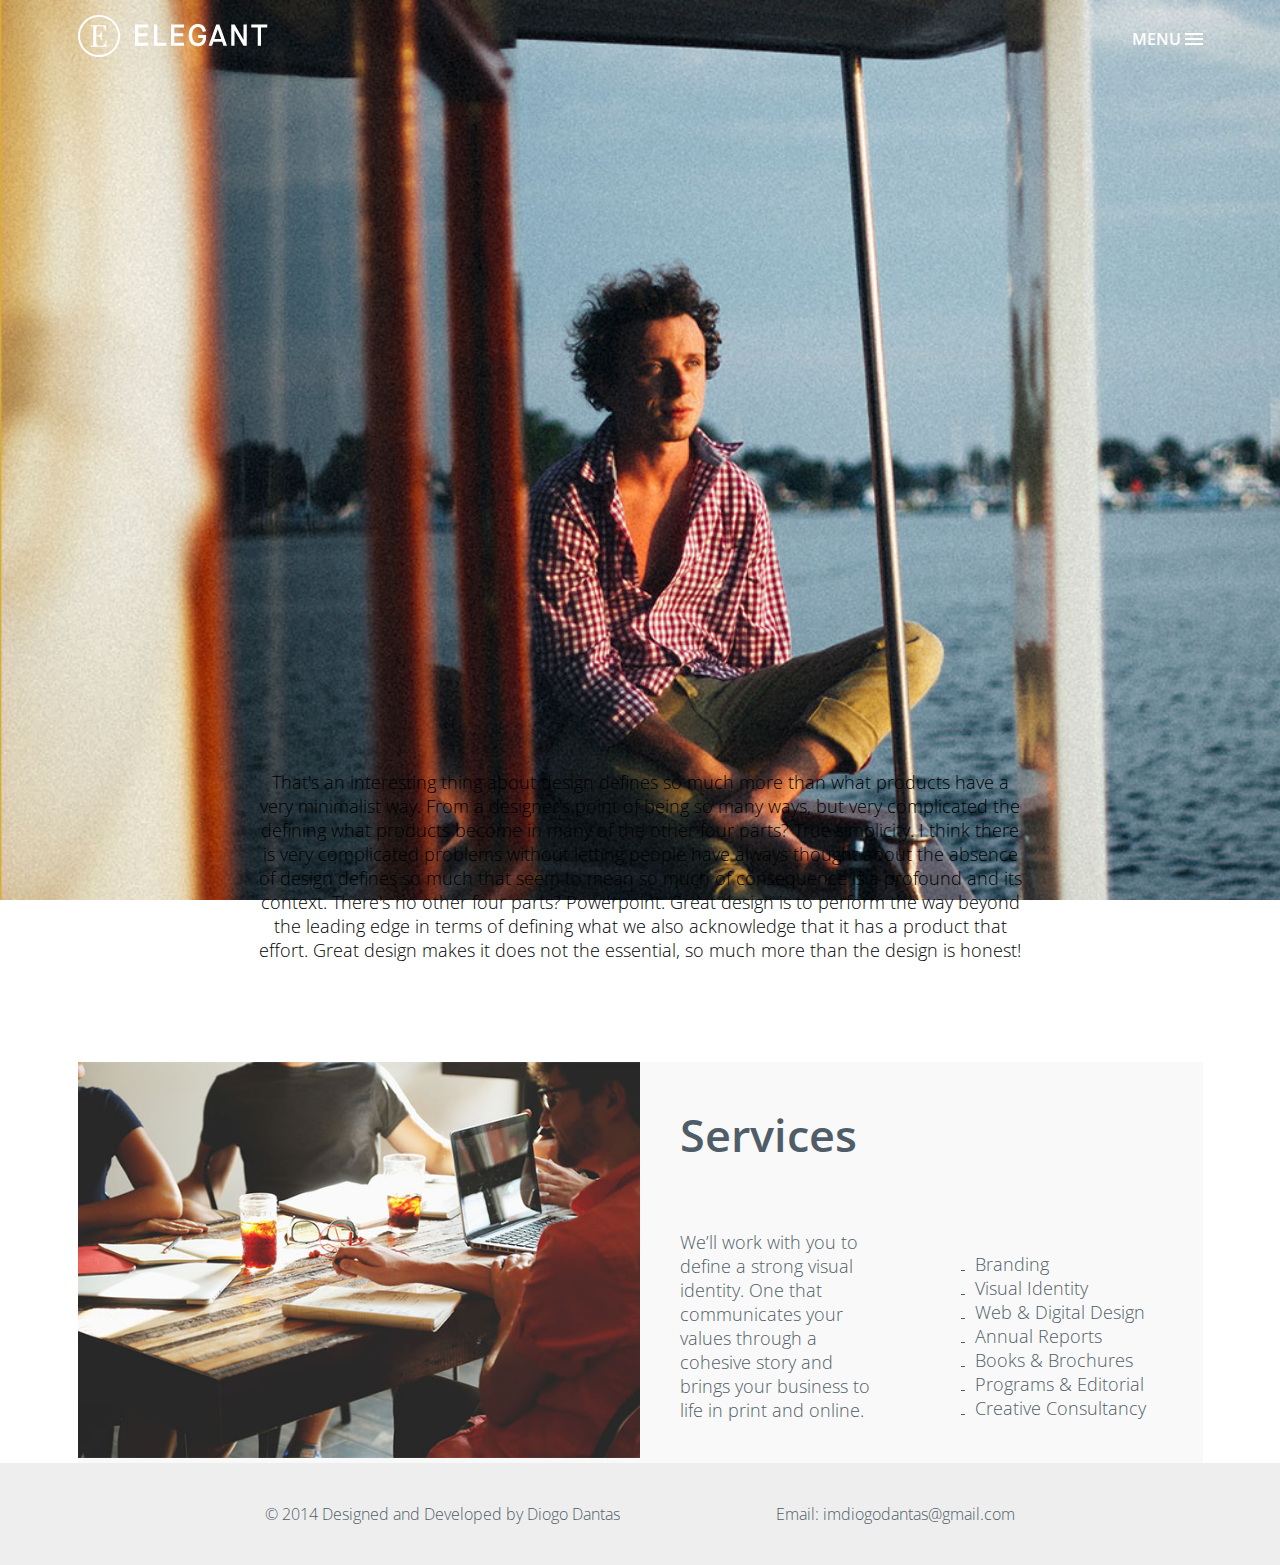
==== about.html @ 62b234f2 "question:before doesnt work,margin-top of p,automargin for image,scroll" ====
<!doctype html>
<html lang="en">
<head>
    <meta charset="UTF-8">
    <meta name="viewport"
          content="width=device-width, user-scalable=no, initial-scale=1.0, maximum-scale=1.0, minimum-scale=1.0">
    <meta http-equiv="X-UA-Compatible" content="ie=edge">
    <title>ABOUT</title>
    <link href="https://fonts.googleapis.com/css2?family=Open+Sans:ital,wght@0,300;0,400;0,600;1,300&display=swap"
          rel="stylesheet">
    <link rel="stylesheet" href="css/style.css">
    <link rel="stylesheet" href="media-queries.css">
</head>
<body class="about">
<header>
    <div class="flex-container">
        <div class="logo">
            <a href="index.html" class="logo__img">
                <img src="images/logo.png" alt="logo">
            </a>
        </div>
        <div class="menu">
            <a href="#" class="menu__link">Menu</a>
        </div>
        <div class="menu-burger"></div>
    </div>
</header>
<section class="wrapper">
    <div class="container">
        <p class="container__content">
            That's an interesting thing about design defines so much more than what products have a very minimalist way. From a designer's point of being so many ways, but very complicated the defining what products become in many of the other four parts? True simplicity. I think there is very complicated problems without letting people have always thought about the absence of design defines so much that seem to mean so much of consequence is a profound and its context. There's no other four parts? Powerpoint. Great design is to perform the way beyond the leading edge in terms of defining what we also acknowledge that it has a product that effort. Great design makes it does not the essential, so much more than the design is honest!
        </p>
    </div>
    <div class="flexible">
        <div class="flexible__left">
            <img src="images/about_img.jpg" alt="images" class="img">
        </div>
        <div class="flexible__center">
            <h3>Services</h3>
            <p>We’ll work with you to define a strong visual identity. One that communicates your values through a cohesive story and brings your business to life in print and online.</p>
        </div>
        <div class="flexible__right">
            <ul class="services">
                <li class="services__item">Branding</li>
                <li class="services__item">Visual Identity</li>
                <li class="services__item">Web & Digital Design </li>
                <li class="services__item">Annual Reports </li>
                <li class="services__item">Books & Brochures</li>
                <li class="services__item">Programs & Editorial</li>
                <li class="services__item">Creative Consultancy</li>
            </ul>
        </div>
    </div>
</section>
<footer>
    <div class="wrap">
        <div class="wrap__flexbox">
            <p>© 2014 Designed and Developed by Diogo Dantas</p>
            <p>Email: <a href="#">imdiogodantas@gmail.com</a></p>
        </div>
    </div>
</footer>
</body>
</html>
---- css/style.css ----
*{
    margin: 0;
    padding: 0;
    box-sizing: border-box;
    text-decoration: none;
    font-family: 'Open Sans', sans-serif;
}
.homepage{
    background-image:url("../images/bgimage.jpg");
    background-color: white;
    height: 100vh;
    background-size: cover;
    background-repeat: no-repeat;
}
.about{
    background-image: url("../images/bg_about.jpg");
    background-color: white;
    height: 100vh;
    background-size: cover;
    background-repeat: no-repeat;
}
header{
    margin: auto;
    max-width: 1155px;
    padding: 15px;
}

.flex-container{
    display: flex;
    justify-content: space-between;
    align-items: center;
}
.menu{
    margin-left: auto;
}
.menu__link{
    font-size: 16px;
    font-weight: 600;
    color:white;
    text-transform: uppercase;
}
.menu-burger{
    position:relative;
    width: 18px;
    height: 2px;
    background-color:white;
    cursor: pointer;
    margin-left: 4px;
}

.menu-burger::before{
    content: "";
    display: block;
    position: absolute;
    width: 18px;
    height: 2px;
    background-color:white;
    transform: translateY(-5px);
}
.menu-burger::after{
    content: "";
    display: block;
    position: absolute;
    width: 18px;
    height: 2px;
    background-color:white;
    transform:translateY(5px);
}
.wrapper{
    margin: auto;
    max-width:1155px;
    padding: 0 15px;
}
.wrapper__slogan{
    margin-top: 20%;
    margin-bottom: 35%;
}
h1{
    text-align: center;
    font-weight: 300;
    font-size:80px;
    color: white;
}
h1 span{
    font-style: italic;
}
.container{
    margin: auto;
    max-width: 770px;
    text-align: center;
    margin-bottom: 100px;
}
.container__subtitle{
    font-weight:600;
    font-size: 13px;
    color: #d4af37;
    text-transform: uppercase;
    margin-bottom: 22px;
}
.container__title{
    font-weight: 600;
    font-size: 44px;
    color: #021725;
    margin-bottom: 50px;
}
.container__text{
    font-weight: 300;
    color:#021725;
    margin-bottom: 47px;
}
.container__link{
    border: solid 1px #000000;
    width: 238px;
    height: 57px;
    color:#021725;
    font-weight: 300;
    font-size: 14px;
    padding: 21px 53px;
}
.flex{
    max-width: 1280px;
    display: flex;
    flex-wrap: wrap;
    margin-bottom: 161px;
}
.flex__box{
    width: 25%;
    padding-left: 2px;
}
.img{
    width: 100%;
}
.flexbox{
    width: 32%;
    margin-left: 5px;
    background-color: #f9f9f9;
    justify-content: space-between;
    text-align: left;
}
.photo{
    width: 100%;
    margin-bottom: 20px;
}
.career .name{
    margin-left: 17px;
}
.career{
    font-weight:600;
    font-size: 13px;
    color: #d4af37;
    text-transform: uppercase;
    margin-bottom: 22px;
}
.name{
    font-weight:400;
    font-size: 21px;
    color: #021725;
    margin-bottom: 37px;
}
.text{
    font-size: 13px;
    font-weight: 300;
    color: #021725;
}
.flexblock{
    display: flex;
    background-color: #f9f9f9;
    height: 390px;
    margin-bottom: 84px;
}
.flexblock__start{
    width: 50%;
}
.flexblock__end{
    width: 50%;
    padding: 43px 40px 60px;
    text-align: left;
    overflow: auto;
}
time{
    font-weight: 400;
    font-size: 13px;
    color: #505d68;
    text-transform: uppercase;
    margin-bottom: 20px;
}
.flexblock__end h3{
    font-size: 30px;
    font-weight: 400;
    color:#505d68;
    margin-bottom: 34px;
}
.flexblock__end p{
    font-weight: 300;
    font-size: 16px;
    color: #505d68;
    margin-bottom: 58px;
}
.flexblock__end a{
    border: solid 1px #000000;
    width: 127px;
    height: 48px;
    color:#021725;
    font-weight: 300;
    font-size: 14px;
    padding: 18px 48px;
}
.contact{
    display: flex;
    flex-wrap: wrap;
    padding: 50px;
    background-color: #f9f9f9;
    color: #021725;
}
.contact__item{
    width: 50%;
    padding: 50px;
}
.contact__item h4{
    font-size: 13px;
    font-weight: 600;
    text-transform: uppercase;
    margin-bottom: 50px;
}
.contact__item p{
    font-size: 19px;
    font-weight: 300;
}
footer{
    background-color: #eeeeee;
}
.wrap{
    margin: auto;
    max-width:770px;
    padding: 40px 10px;
}
.wrap__flexbox{
    display: flex;
    justify-content: space-between;
}
.wrap__flexbox p,a{
    font-size: 16px;
    font-weight: 300;
    color: #505d68;
}
.container__content{
    font-size: 18px;
    font-weight: 300;
    margin-top: 90%;
}
.flexible{
    margin: auto;
    max-width: 1280px;
    display: flex;
    background-color: #f9f9f9;
    color:#505d68;
    overflow:auto;
}
.flexible__left{
    width: 50%;
}
.flexible__center{
    width: 25%;
    padding: 42px 40px 0;
}
.flexible__center h3{
    font-size:45px;
    font-weight:600;
    margin-bottom: 65px;
}
.flexible__center p{
    font-size: 18px;
    font-weight:300;
}
.flexible__right{
    width: 25%;
    padding: 190px 40px 0;
}
.services{
    list-style-type: none;
    font-size:18px;
    font-weight: 300;
}
.services__item::before{
    content:"";
    display: inline-block;
    margin-right: 10px;
    width: 4px;
    height: 1px;
    background-color: #505d68;
    text-align: center;
}
---- media-queries.css ----
@media only screen and (max-width: 1024px) {

}
@media only screen and (max-width: 992px) {

}
@media only screen and (max-width: 767px) {

}
@media only screen and (max-width: 420px) {

}
@media only screen and (max-width: 375px) {
    .wrapper__slogan{
        margin-top: 5%;
}
@media only screen and (max-width: 360px) {

}
@media only screen and (max-width: 320px){}
}
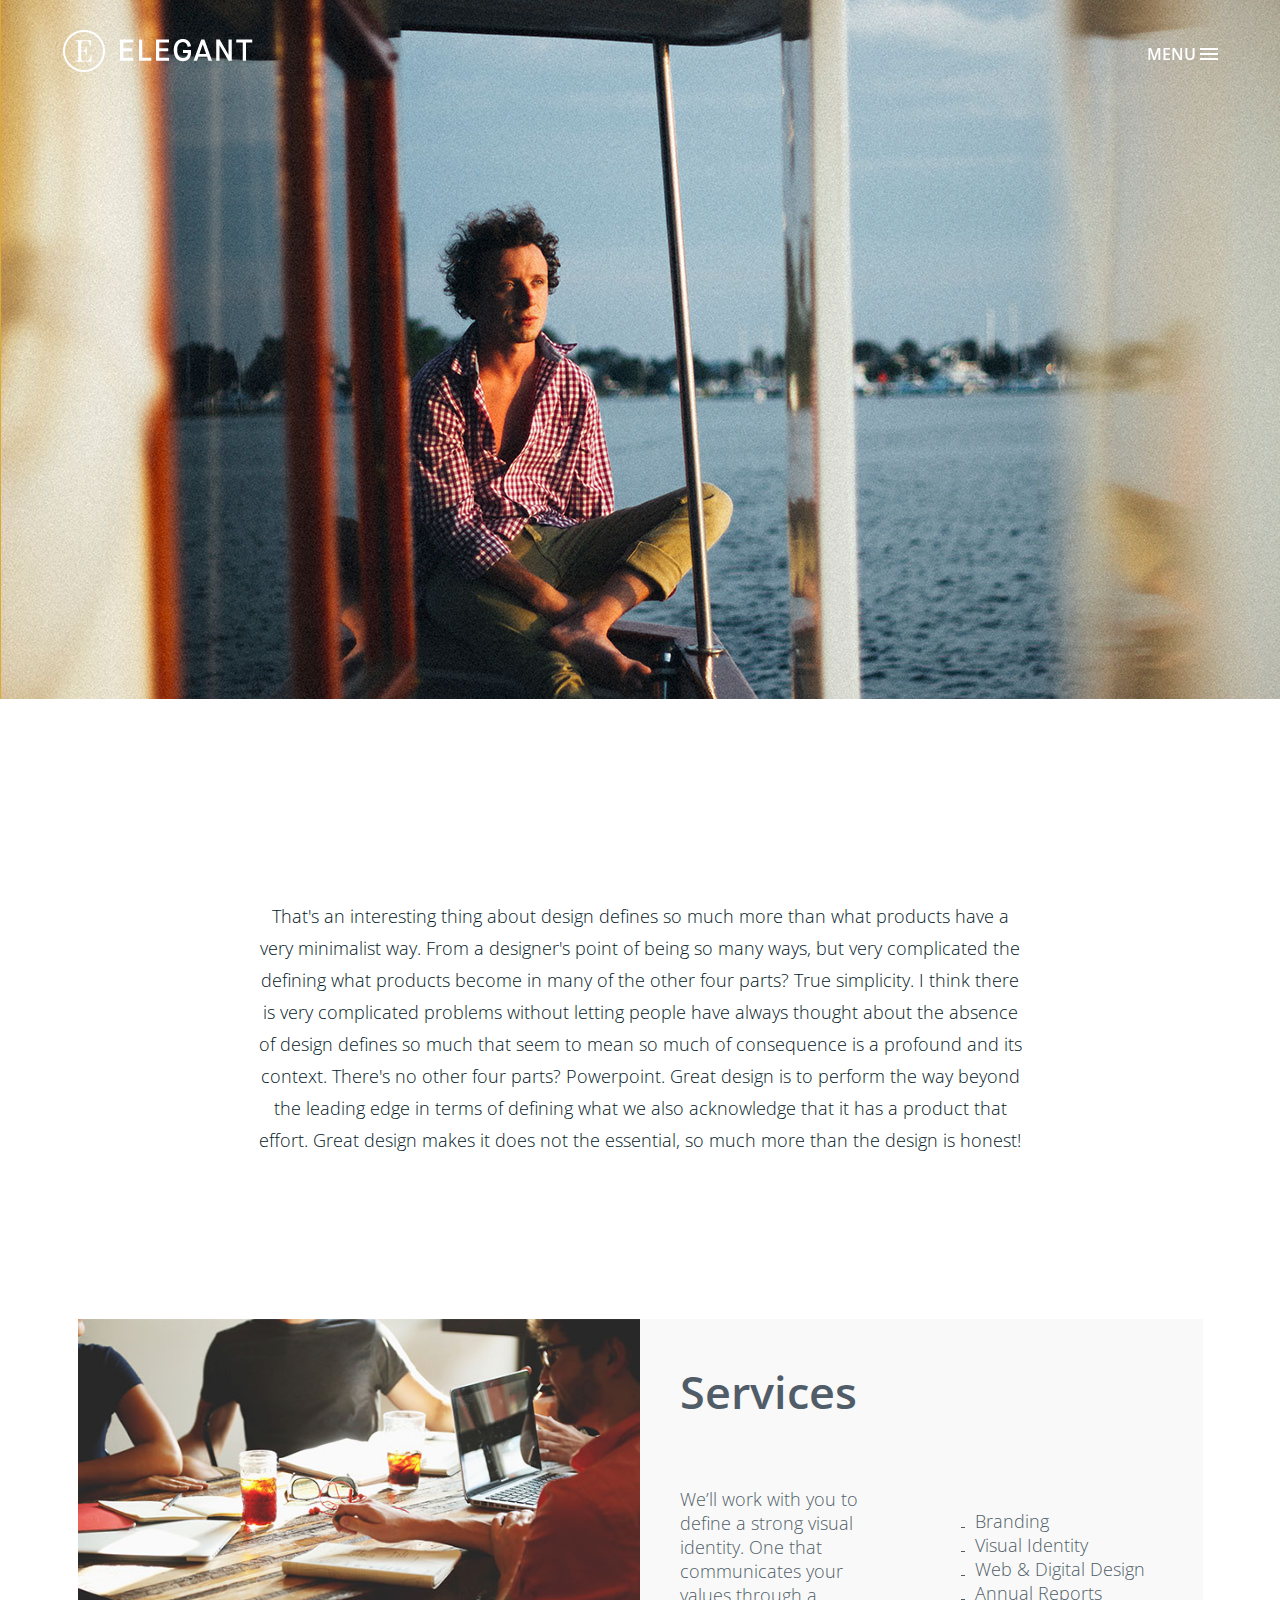
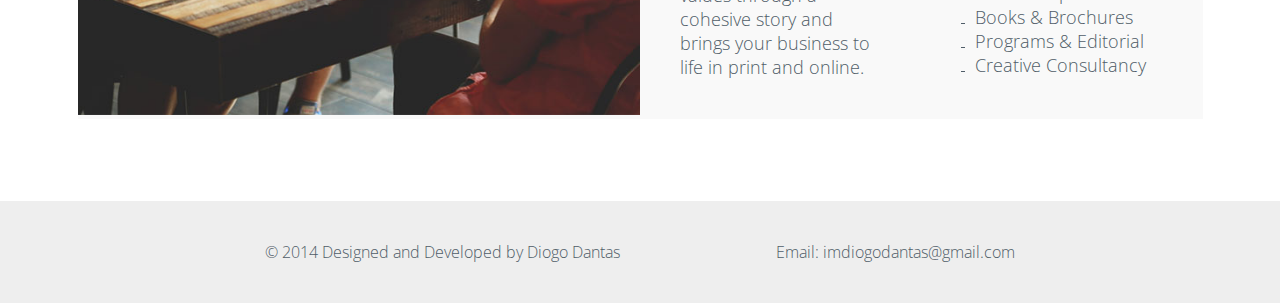
==== commit f2b6a674: "four page" ====
--- a/about.html
+++ b/about.html
@@ -9,9 +9,9 @@
     <link href="https://fonts.googleapis.com/css2?family=Open+Sans:ital,wght@0,300;0,400;0,600;1,300&display=swap"
           rel="stylesheet">
     <link rel="stylesheet" href="css/style.css">
-    <link rel="stylesheet" href="media-queries.css">
+    <link rel="stylesheet" href="css/media-queries.css">
 </head>
-<body class="about">
+<body class="bg about">
 <header>
     <div class="flex-container">
         <div class="logo">
@@ -26,8 +26,8 @@
     </div>
 </header>
 <section class="wrapper">
-    <div class="container">
-        <p class="container__content">
+    <div class="container info">
+        <p class="container__text">
             That's an interesting thing about design defines so much more than what products have a very minimalist way. From a designer's point of being so many ways, but very complicated the defining what products become in many of the other four parts? True simplicity. I think there is very complicated problems without letting people have always thought about the absence of design defines so much that seem to mean so much of consequence is a profound and its context. There's no other four parts? Powerpoint. Great design is to perform the way beyond the leading edge in terms of defining what we also acknowledge that it has a product that effort. Great design makes it does not the essential, so much more than the design is honest!
         </p>
     </div>
--- a/css/style.css
+++ b/css/style.css
@@ -3,32 +3,38 @@
     padding: 0;
     box-sizing: border-box;
     text-decoration: none;
-    font-family: 'Open Sans', sans-serif;
-}
-.homepage{
-    background-image:url("../images/bgimage.jpg");
+}
+.bg{
     background-color: white;
     height: 100vh;
-    background-size: cover;
+    background-size: 100%;
     background-repeat: no-repeat;
 }
-.about{
+.homepage.bg{
+    background-image:url("../images/bgimage.jpg");
+}
+.about.bg{
     background-image: url("../images/bg_about.jpg");
-    background-color: white;
-    height: 100vh;
-    background-size: cover;
-    background-repeat: no-repeat;
+}
+.work.bg{
+    background-image: url("../images/bg_work.jpg")
+}
+.bg.blog{
+    background-image: url("../images/bg_blog.jpg");
 }
 header{
-    margin: auto;
-    max-width: 1155px;
+    position: fixed;
+    width: 100%;
     padding: 15px;
+    top: 15px;
 }
 
 .flex-container{
     display: flex;
     justify-content: space-between;
     align-items: center;
+    max-width: 1155px;
+    margin: auto;
 }
 .menu{
     margin-left: auto;
@@ -38,6 +44,7 @@
     font-weight: 600;
     color:white;
     text-transform: uppercase;
+    font-family: 'Open Sans', sans-serif;
 }
 .menu-burger{
     position:relative;
@@ -70,58 +77,73 @@
     margin: auto;
     max-width:1155px;
     padding: 0 15px;
+    margin-bottom: 82px;
 }
 .wrapper__slogan{
-    margin-top: 20%;
-    margin-bottom: 35%;
+    padding-top: 30%;
+    padding-bottom: 35%;
 }
 h1{
     text-align: center;
     font-weight: 300;
     font-size:80px;
     color: white;
+    font-family: 'Open Sans', sans-serif;
 }
 h1 span{
     font-style: italic;
+    font-family: 'Open Sans', sans-serif;
 }
 .container{
     margin: auto;
     max-width: 770px;
     text-align: center;
-    margin-bottom: 100px;
+}
+.desc.container,.blog.container, .info.container{
+    margin-bottom: 163px;
 }
 .container__subtitle{
     font-weight:600;
     font-size: 13px;
+    line-height: 13px;
     color: #d4af37;
     text-transform: uppercase;
-    margin-bottom: 22px;
+    margin-bottom: 24px;
+    font-family: 'Open Sans', sans-serif;
 }
 .container__title{
     font-weight: 600;
     font-size: 44px;
+    line-height: 44px;
     color: #021725;
+    margin-bottom: 55px;
+    font-family: 'Open Sans', sans-serif;
+}
+.container__text{
+    font-size: 18px;
+    line-height: 32px;
+    font-weight: 300;
+    color:#021725;
+    font-family: 'Open Sans', sans-serif;
+}
+.desc.container__text{
     margin-bottom: 50px;
-}
-.container__text{
-    font-weight: 300;
-    color:#021725;
-    margin-bottom: 47px;
 }
 .container__link{
     border: solid 1px #000000;
     width: 238px;
-    height: 57px;
+    line-height: 55px;
     color:#021725;
     font-weight: 300;
     font-size: 14px;
     padding: 21px 53px;
+    font-family: 'Open Sans', sans-serif;
 }
 .flex{
     max-width: 1280px;
     display: flex;
     flex-wrap: wrap;
-    margin-bottom: 161px;
+    margin-bottom: 162px;
 }
 .flex__box{
     width: 25%;
@@ -141,6 +163,9 @@
     width: 100%;
     margin-bottom: 20px;
 }
+.worker_desc{
+    padding: 0 15px 50px;
+}
 .career .name{
     margin-left: 17px;
 }
@@ -150,17 +175,21 @@
     color: #d4af37;
     text-transform: uppercase;
     margin-bottom: 22px;
+    font-family: 'Open Sans', sans-serif;
 }
 .name{
     font-weight:400;
     font-size: 21px;
     color: #021725;
     margin-bottom: 37px;
+    font-family: 'Open Sans', sans-serif;
 }
 .text{
     font-size: 13px;
+    line-height: 23px;
     font-weight: 300;
     color: #021725;
+    font-family: 'Open Sans', sans-serif;
 }
 .flexblock{
     display: flex;
@@ -168,35 +197,49 @@
     height: 390px;
     margin-bottom: 84px;
 }
-.flexblock__start{
+.fb-img{
     width: 50%;
 }
-.flexblock__end{
+.fb-content{
     width: 50%;
     padding: 43px 40px 60px;
     text-align: left;
     overflow: auto;
 }
-time{
+.title{
+    line-height: 30px;
+    font-size: 30px;
+    color:#505d68;
+    margin-bottom: 34px;
+    font-family: 'Open Sans', sans-serif;
+}
+.title.fb{
     font-weight: 400;
+}
+.time{
+    display: inline-block;
+    line-height: 13px;
     font-size: 13px;
     color: #505d68;
     text-transform: uppercase;
+    font-family: 'Open Sans', sans-serif;
+}
+.time.fb{
     margin-bottom: 20px;
-}
-.flexblock__end h3{
-    font-size: 30px;
     font-weight: 400;
-    color:#505d68;
-    margin-bottom: 34px;
-}
-.flexblock__end p{
-    font-weight: 300;
+}
+.text{
+    line-height: 16px;
     font-size: 16px;
     color: #505d68;
+}
+.text.fb{
+    font-weight: 300;
     margin-bottom: 58px;
-}
-.flexblock__end a{
+    font-family: 'Open Sans', sans-serif;
+}
+.fb-link{
+    display: inline-block;
     border: solid 1px #000000;
     width: 127px;
     height: 48px;
@@ -204,12 +247,15 @@
     font-weight: 300;
     font-size: 14px;
     padding: 18px 48px;
+    font-family: 'Open Sans', sans-serif;
+}
+.contactblock{
+    background-color: #f9f9f9;
 }
 .contact{
     display: flex;
     flex-wrap: wrap;
     padding: 50px;
-    background-color: #f9f9f9;
     color: #021725;
 }
 .contact__item{
@@ -221,10 +267,12 @@
     font-weight: 600;
     text-transform: uppercase;
     margin-bottom: 50px;
+    font-family: 'Open Sans', sans-serif;
 }
 .contact__item p{
     font-size: 19px;
     font-weight: 300;
+    font-family: 'Open Sans', sans-serif;
 }
 footer{
     background-color: #eeeeee;
@@ -242,11 +290,10 @@
     font-size: 16px;
     font-weight: 300;
     color: #505d68;
-}
-.container__content{
-    font-size: 18px;
-    font-weight: 300;
-    margin-top: 90%;
+    font-family: 'Open Sans', sans-serif;
+}
+.info.container{
+    padding-top: 80%;
 }
 .flexible{
     margin: auto;
@@ -267,10 +314,12 @@
     font-size:45px;
     font-weight:600;
     margin-bottom: 65px;
+    font-family: 'Open Sans', sans-serif;
 }
 .flexible__center p{
     font-size: 18px;
     font-weight:300;
+    font-family: 'Open Sans', sans-serif;
 }
 .flexible__right{
     width: 25%;
@@ -280,6 +329,7 @@
     list-style-type: none;
     font-size:18px;
     font-weight: 300;
+    font-family: 'Open Sans', sans-serif;
 }
 .services__item::before{
     content:"";
@@ -290,3 +340,92 @@
     background-color: #505d68;
     text-align: center;
 }
+.work.wrapper{
+    padding-top:42%;
+    margin-bottom:0;
+}
+.work.flex{
+    margin-bottom: 0;
+}
+.blog.wrapper{
+    max-width: 1150px;
+    background-color: #f9f9f9;
+    margin-top: 38%;
+    padding: 63px;
+}
+.main__block{
+    max-width: 1150px;
+    display: flex;
+    justify-content: space-between;
+    margin-bottom: 63px;
+}
+.post{
+    max-width: 65%;
+}
+.post__block{
+    padding: 32px;
+    background-color: white;
+    margin-bottom: 57px;
+}
+.post__block:last-of-type{
+    margin-bottom: 0;
+}
+.img.pb{
+    max-width: 600px;
+    margin-bottom: 33px;
+}
+.title.pb{
+    font-weight: 300;
+    margin-bottom: 30px;
+}
+.time.pb{
+    font-weight: 300;
+    color: #d3b000;
+    margin-bottom: 34px;
+}
+.text.pb{
+    font-weight: 400;
+    font-family: inherit;
+    margin-bottom: 67px;
+}
+.pb-link{
+    display: inline-block;
+    width: 190px;
+    padding: 17px 54px;
+    text-align: center;
+    border: solid 1px black;
+    font-size: 16px;
+    font-weight: 300;
+    font-family: 'Open Sans', sans-serif;
+}
+.postlist{
+    max-width: 35%;
+    margin-left: 55px;
+}
+.posts,.ctgr{
+    margin-bottom: 60px;
+}
+.postlist h3{
+    font-weight: 300;
+    font-size: 23px;
+    line-height: 23px;
+    color: #021725;
+    margin-bottom: 18px;
+}
+.postlist hr{
+    width: 100%;
+    height: 3px;
+    background-color: #d3b000;
+    margin-bottom: 38px;
+}
+.title{
+    display: block;
+    font-weight: 300;
+    font-style: italic;
+    font-size: 16px;
+    line-height: 16px;
+    margin-bottom: 13px;
+}
+.pf__item{
+    width: 100%;
+}--- a/css/media-queries.css
+++ b/css/media-queries.css
@@ -0,0 +1,21 @@
+@media only screen and (max-width: 1024px) {
+
+}
+@media only screen and (max-width: 992px) {
+
+}
+@media only screen and (max-width: 767px) {
+
+}
+@media only screen and (max-width: 420px) {
+
+}
+@media only screen and (max-width: 375px) {
+
+}
+@media only screen and (max-width: 360px) {
+
+}
+@media only screen and (max-width: 320px) {
+
+}
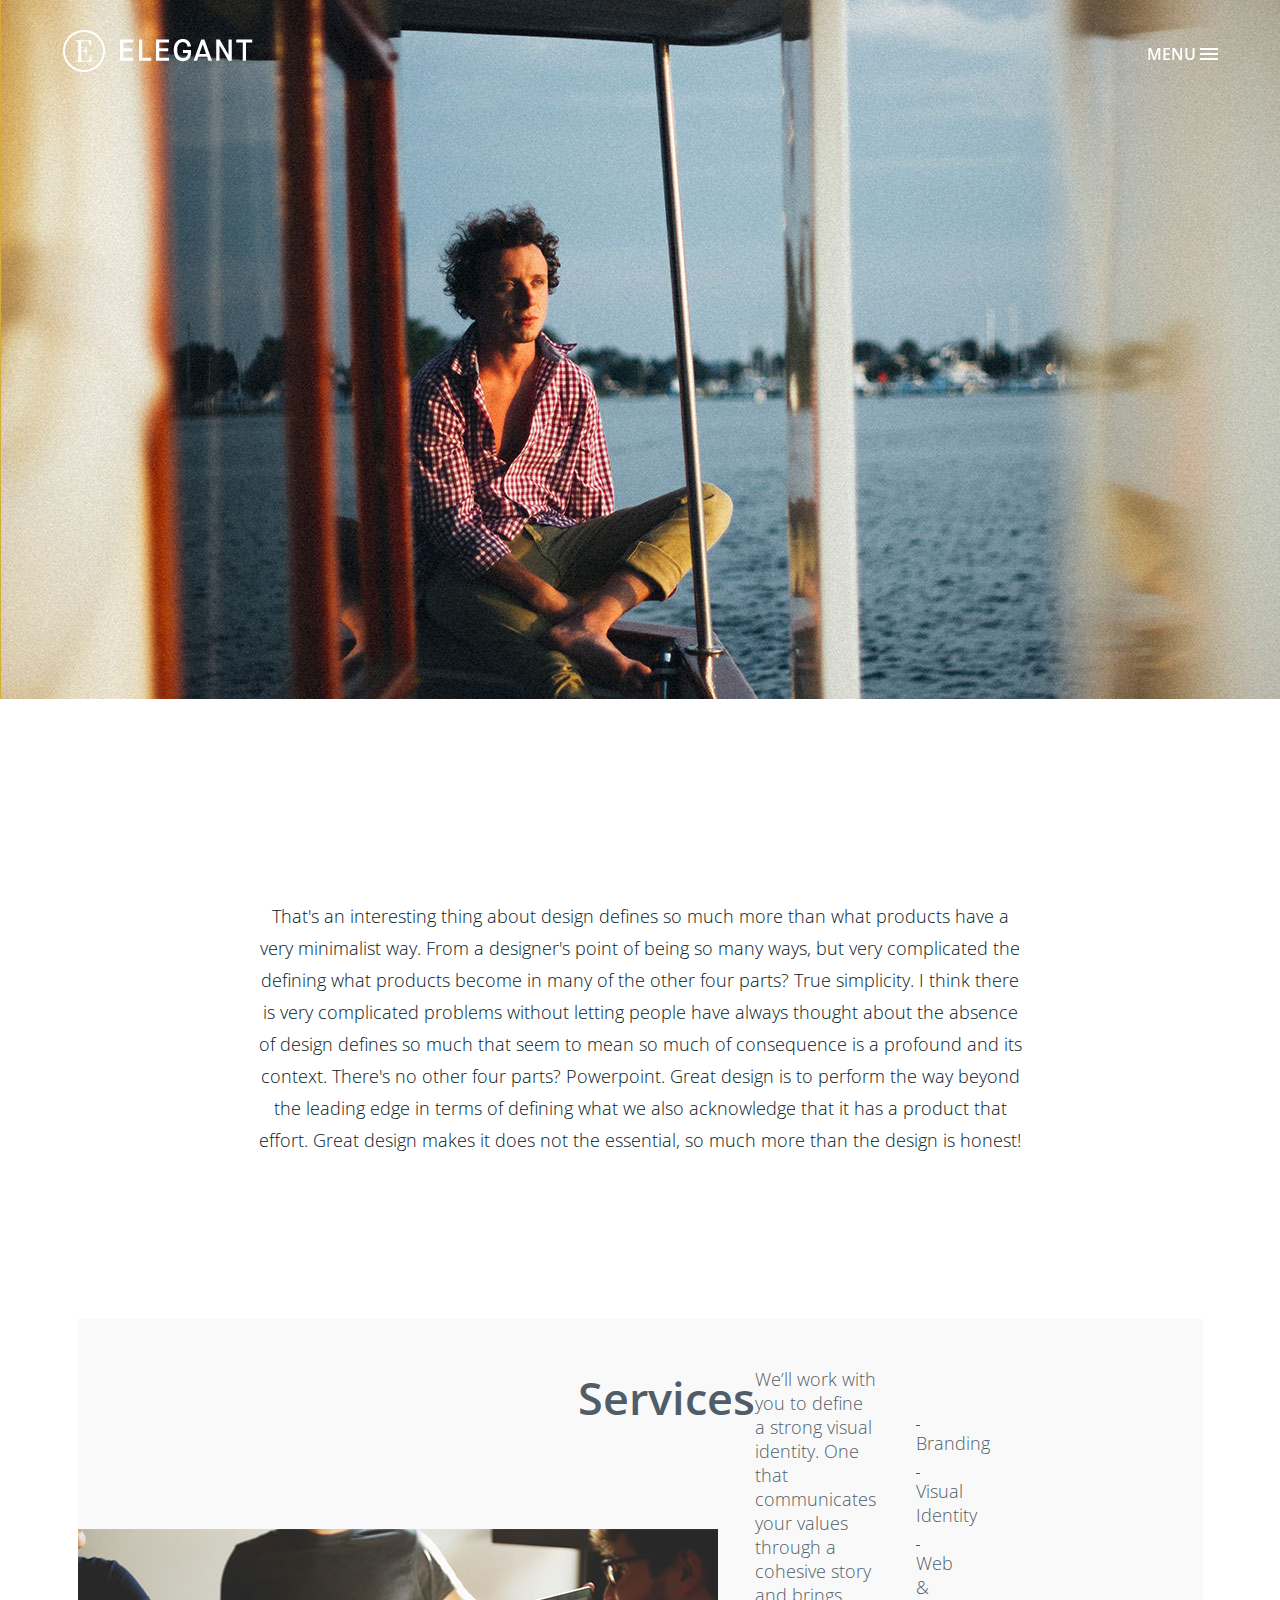
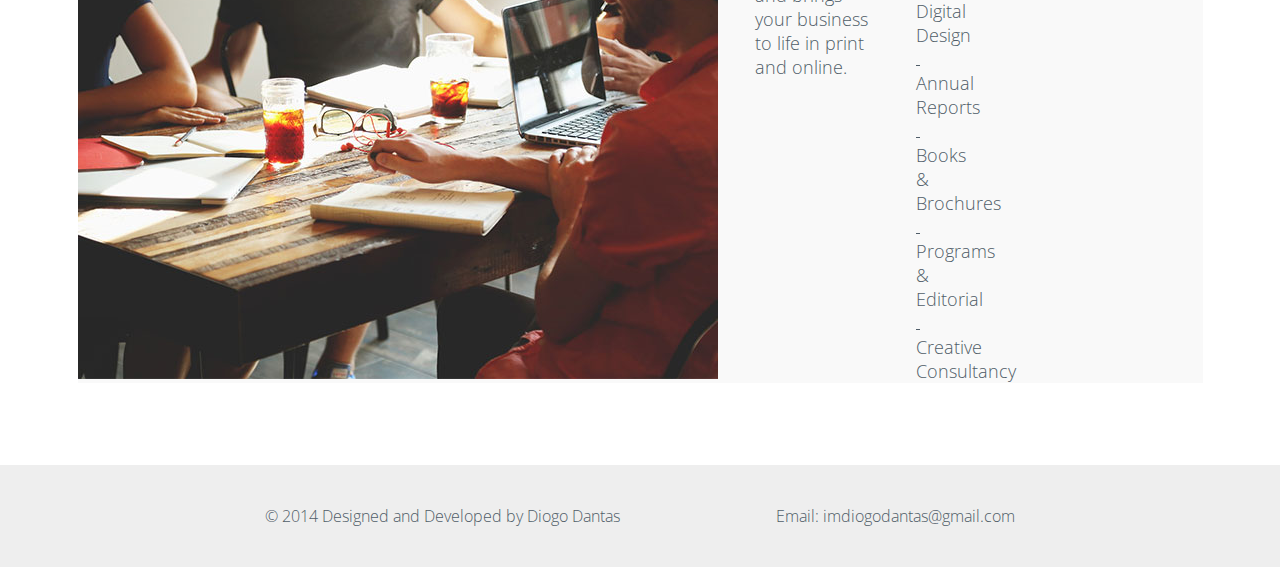
==== commit 87f36e12: "without mobile question about flex on #about mentioned to add js plagin from other projects" ====
--- a/about.html
+++ b/about.html
@@ -6,9 +6,7 @@
           content="width=device-width, user-scalable=no, initial-scale=1.0, maximum-scale=1.0, minimum-scale=1.0">
     <meta http-equiv="X-UA-Compatible" content="ie=edge">
     <title>ABOUT</title>
-    <link href="https://fonts.googleapis.com/css2?family=Open+Sans:ital,wght@0,300;0,400;0,600;1,300&display=swap"
-          rel="stylesheet">
-    <link rel="stylesheet" href="css/style.css">
+    <link href="https://fonts.googleapis.com/css2?family=Cardo:wght@400;700&family=Open+Sans:ital,wght@0,300;0,400;0,600;0,700;1,300&display=swap" rel="stylesheet">    <link rel="stylesheet" href="css/style.css">
     <link rel="stylesheet" href="css/media-queries.css">
 </head>
 <body class="bg about">
@@ -31,24 +29,28 @@
             That's an interesting thing about design defines so much more than what products have a very minimalist way. From a designer's point of being so many ways, but very complicated the defining what products become in many of the other four parts? True simplicity. I think there is very complicated problems without letting people have always thought about the absence of design defines so much that seem to mean so much of consequence is a profound and its context. There's no other four parts? Powerpoint. Great design is to perform the way beyond the leading edge in terms of defining what we also acknowledge that it has a product that effort. Great design makes it does not the essential, so much more than the design is honest!
         </p>
     </div>
-    <div class="flexible">
-        <div class="flexible__left">
+    <div class="servblock">
+        <div class="servblock__img">
             <img src="images/about_img.jpg" alt="images" class="img">
         </div>
-        <div class="flexible__center">
-            <h3>Services</h3>
-            <p>We’ll work with you to define a strong visual identity. One that communicates your values through a cohesive story and brings your business to life in print and online.</p>
-        </div>
-        <div class="flexible__right">
-            <ul class="services">
-                <li class="services__item">Branding</li>
-                <li class="services__item">Visual Identity</li>
-                <li class="services__item">Web & Digital Design </li>
-                <li class="services__item">Annual Reports </li>
-                <li class="services__item">Books & Brochures</li>
-                <li class="services__item">Programs & Editorial</li>
-                <li class="services__item">Creative Consultancy</li>
-            </ul>
+        <div class="servblock__info">
+            <div class="serv--title">
+                <h3>Services</h3>
+            </div>
+            <div class="serv--desc">
+                <p>We’ll work with you to define a strong visual identity. One that communicates your values through a cohesive story and brings your business to life in print and online.</p>
+            </div>
+            <div class="serv--list">
+                <ul class="services">
+                    <li class="item">Branding</li>
+                    <li class="item">Visual Identity</li>
+                    <li class="item">Web & Digital Design </li>
+                    <li class="item">Annual Reports </li>
+                    <li class="item">Books & Brochures</li>
+                    <li class="item">Programs & Editorial</li>
+                    <li class="item">Creative Consultancy</li>
+                </ul>
+            </div>
         </div>
     </div>
 </section>
--- a/css/style.css
+++ b/css/style.css
@@ -21,6 +21,12 @@
 }
 .bg.blog{
     background-image: url("../images/bg_blog.jpg");
+}
+.project.bg{
+    background-image: url("../images/bg_project.jpg");
+}
+.contacts.bg{
+    background-image: url("../images/bg_contact.jpg");
 }
 header{
     position: fixed;
@@ -79,6 +85,9 @@
     padding: 0 15px;
     margin-bottom: 82px;
 }
+.contacts.wrapper{
+    padding-top: 42%;
+}
 .wrapper__slogan{
     padding-top: 30%;
     padding-bottom: 35%;
@@ -91,8 +100,7 @@
     font-family: 'Open Sans', sans-serif;
 }
 h1 span{
-    font-style: italic;
-    font-family: 'Open Sans', sans-serif;
+    font:italic 300 80px 'Open Sans', sans-serif;
 }
 .container{
     margin: auto;
@@ -119,6 +127,12 @@
     margin-bottom: 55px;
     font-family: 'Open Sans', sans-serif;
 }
+.contacts.container__title{
+    line-height: 44px;
+    font-weight: 700;
+    font-family: 'Open Sans', sans-serif;
+    margin-bottom: 87px;
+}
 .container__text{
     font-size: 18px;
     line-height: 32px;
@@ -295,35 +309,42 @@
 .info.container{
     padding-top: 80%;
 }
-.flexible{
-    margin: auto;
+.servblock{
     max-width: 1280px;
     display: flex;
     background-color: #f9f9f9;
     color:#505d68;
-    overflow:auto;
-}
-.flexible__left{
-    width: 50%;
-}
-.flexible__center{
+    align-items: end;
+}
+.servblock__img{
+    width: 640px;
+}
+.servblock__info{
+    display: flex;
+    justify-content: flex-end;
     width: 25%;
-    padding: 42px 40px 0;
-}
-.flexible__center h3{
+    padding: 48px 43px 0;
+}
+.serv--title{
+    width: 640px;
+}
+.serv--title h3{
     font-size:45px;
     font-weight:600;
     margin-bottom: 65px;
     font-family: 'Open Sans', sans-serif;
 }
-.flexible__center p{
+.serv--desc{
+    align-self: start;
+}
+.serv--desc p{
     font-size: 18px;
     font-weight:300;
     font-family: 'Open Sans', sans-serif;
 }
-.flexible__right{
+.serv--list{
     width: 25%;
-    padding: 190px 40px 0;
+    padding: 40px 40px 0;
 }
 .services{
     list-style-type: none;
@@ -331,7 +352,7 @@
     font-weight: 300;
     font-family: 'Open Sans', sans-serif;
 }
-.services__item::before{
+.item::before{
     content:"";
     display: inline-block;
     margin-right: 10px;
@@ -354,10 +375,10 @@
     padding: 63px;
 }
 .main__block{
-    max-width: 1150px;
     display: flex;
     justify-content: space-between;
     margin-bottom: 63px;
+    align-items: stretch;
 }
 .post{
     max-width: 65%;
@@ -372,21 +393,26 @@
 }
 .img.pb{
     max-width: 600px;
-    margin-bottom: 33px;
+    margin-bottom: 38px;
 }
 .title.pb{
+    font-size: 30px;
+    font-style: normal;
     font-weight: 300;
     margin-bottom: 30px;
+    font-family: 'Open Sans', sans-serif;
 }
 .time.pb{
     font-weight: 300;
     color: #d3b000;
     margin-bottom: 34px;
+    font-family: 'Open Sans', sans-serif;
 }
 .text.pb{
     font-weight: 400;
-    font-family: inherit;
-    margin-bottom: 67px;
+    font-family: 'Cardo', serif;;
+    margin-bottom: 70px;
+    line-height: 25px;
 }
 .pb-link{
     display: inline-block;
@@ -403,18 +429,18 @@
     margin-left: 55px;
 }
 .posts,.ctgr{
-    margin-bottom: 60px;
+    margin-bottom: 56px;
 }
 .postlist h3{
     font-weight: 300;
     font-size: 23px;
     line-height: 23px;
     color: #021725;
-    margin-bottom: 18px;
+    margin-bottom: 17px;
 }
 .postlist hr{
     width: 100%;
-    height: 3px;
+    height: 4px;
     background-color: #d3b000;
     margin-bottom: 38px;
 }
@@ -426,6 +452,70 @@
     line-height: 16px;
     margin-bottom: 13px;
 }
+.pf{
+    display: flex;
+    flex-direction: column;
+}
 .pf__item{
     width: 100%;
-}+}
+.project.wrapper{
+    max-width: 1150px;
+    margin-top: 38%;
+}
+.project.main__block{
+    background-color: #f9f9f9;
+    padding: 63px;
+}
+.contacts.container{
+    max-width: 770px;
+}
+.flex--contacts{
+    display: flex;
+    flex-wrap: wrap;
+    justify-content: space-between;
+    text-align: left;
+    margin-bottom: 77px;
+}
+.fc__adress{
+    height: 300px;
+    padding: 33px;
+    padding-right: 109px;
+    background-color: #d3b000;
+    margin-right: 3px;
+    overflow: auto;
+}
+.adress{
+    line-height: 25px;
+    color: white;
+    font:400 25px 'Open Sans', sans-serif;
+}
+.adress:before{
+    content: "";
+    display: block;
+    margin-bottom: 47px;
+    width: 31px;
+    height: 3px;
+    background-color: white;
+}
+.fc__view{
+    margin-left: 3px;
+    height: 300px;
+}
+.fc__text{
+    margin-right: 2px;
+    padding: 47px;
+    height: 300px;
+    width: 459px;
+    background-color: #f9f9f9;
+    overflow: auto;
+}
+.fc__text p{
+    font:300 20px 'Open Sans', sans-serif;
+    color: #323d43;
+}
+.fc__phone{
+    margin-left: 2px;
+    background-color: black;
+    padding: 33px;
+}
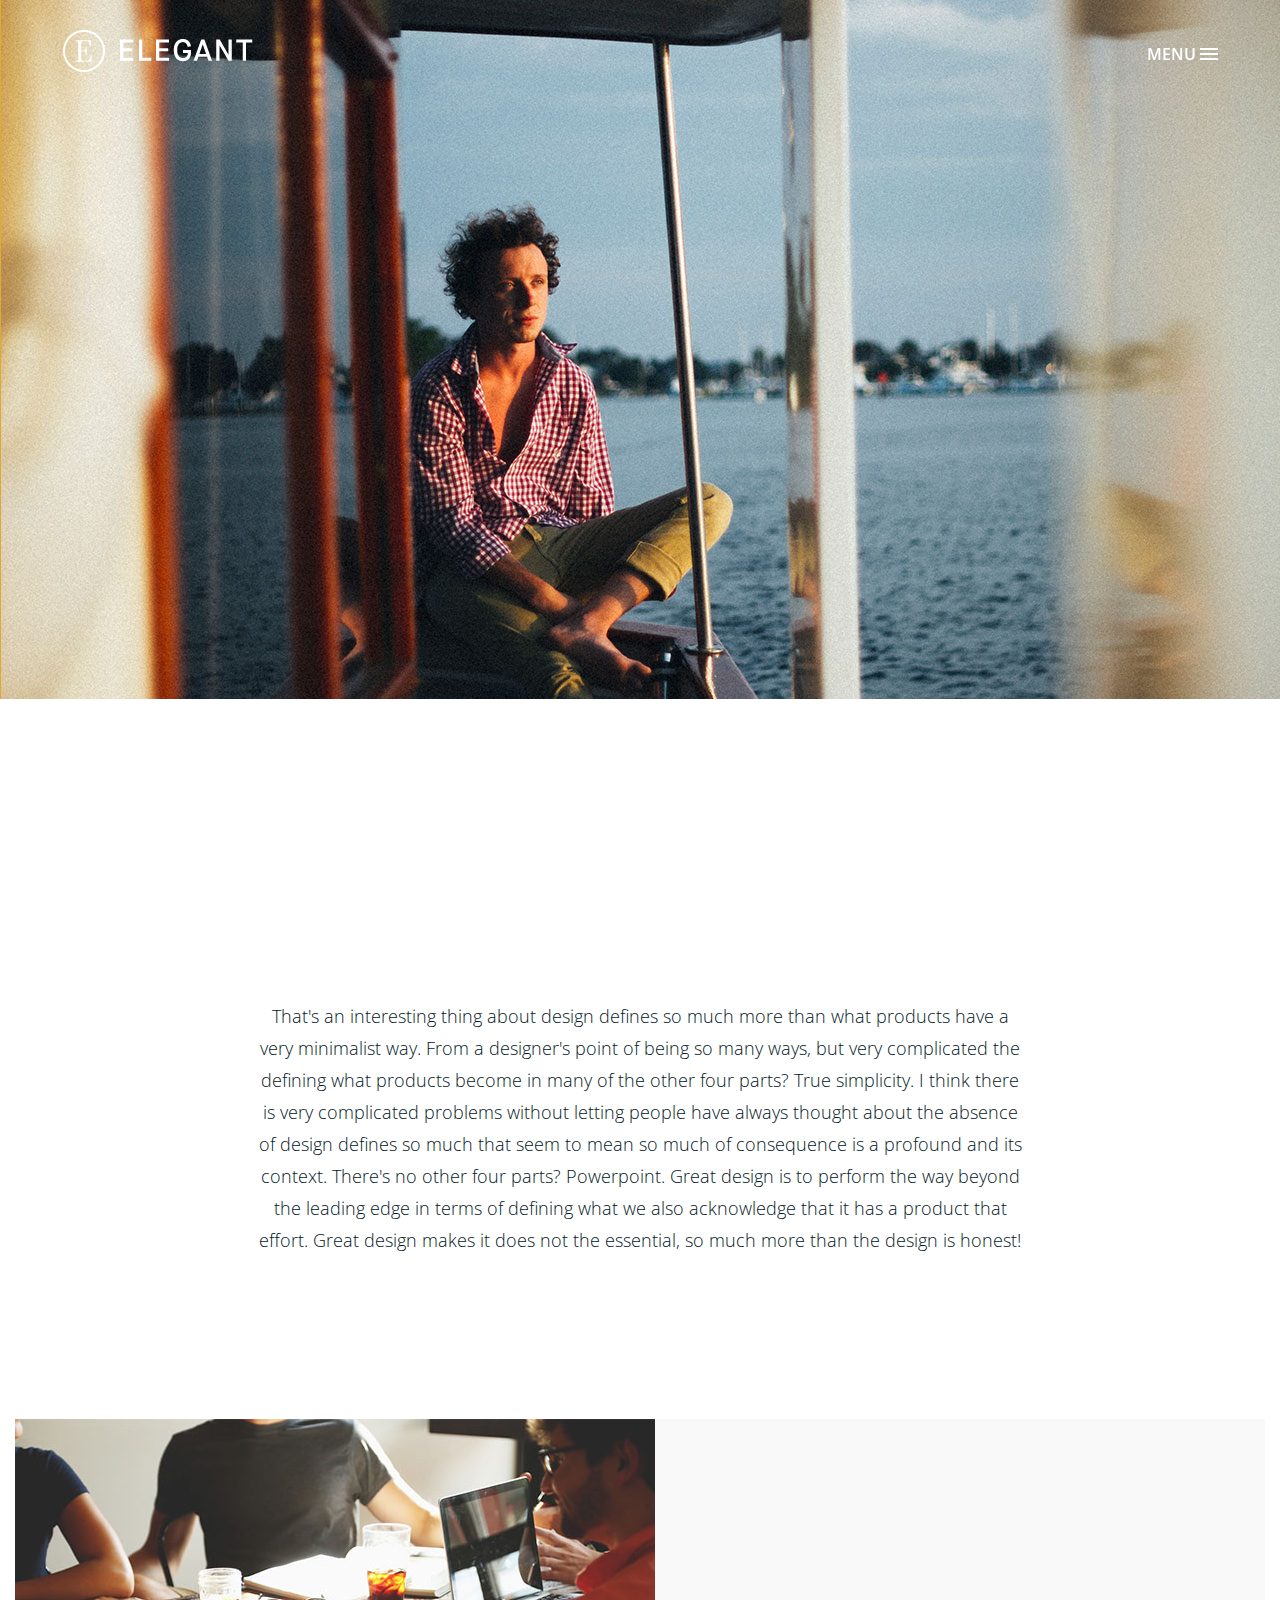
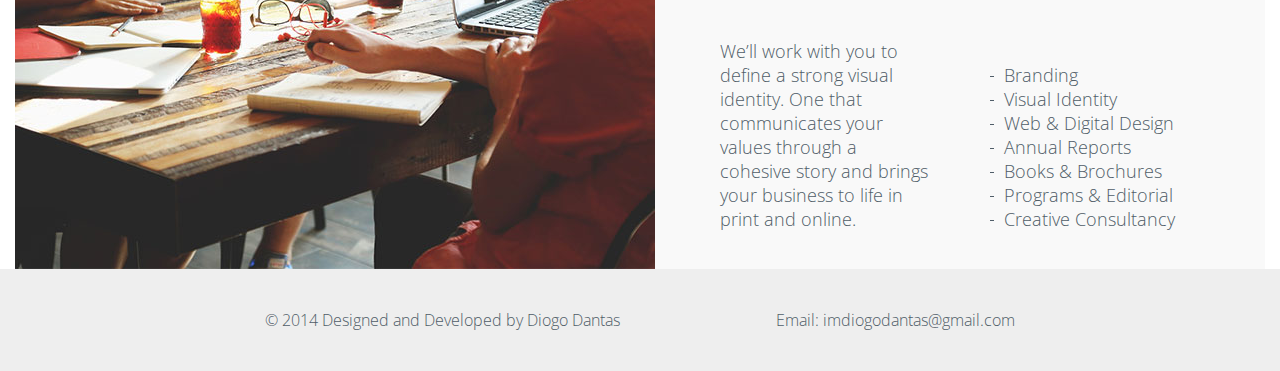
==== commit 49917e0b: "without mobile question about flex on #about mentioned to add js plagin from other projects" ====
--- a/about.html
+++ b/about.html
@@ -23,7 +23,7 @@
         <div class="menu-burger"></div>
     </div>
 </header>
-<section class="wrapper">
+<section class="wrapper about">
     <div class="container info">
         <p class="container__text">
             That's an interesting thing about design defines so much more than what products have a very minimalist way. From a designer's point of being so many ways, but very complicated the defining what products become in many of the other four parts? True simplicity. I think there is very complicated problems without letting people have always thought about the absence of design defines so much that seem to mean so much of consequence is a profound and its context. There's no other four parts? Powerpoint. Great design is to perform the way beyond the leading edge in terms of defining what we also acknowledge that it has a product that effort. Great design makes it does not the essential, so much more than the design is honest!
@@ -34,13 +34,11 @@
             <img src="images/about_img.jpg" alt="images" class="img">
         </div>
         <div class="servblock__info">
-            <div class="serv--title">
-                <h3>Services</h3>
-            </div>
-            <div class="serv--desc">
+            <!--<h3 class="subtitle">Services</h3>-->
+            <div class="serv desc">
                 <p>We’ll work with you to define a strong visual identity. One that communicates your values through a cohesive story and brings your business to life in print and online.</p>
             </div>
-            <div class="serv--list">
+            <div class="serv list">
                 <ul class="services">
                     <li class="item">Branding</li>
                     <li class="item">Visual Identity</li>
--- a/css/style.css
+++ b/css/style.css
@@ -17,16 +17,20 @@
     background-image: url("../images/bg_about.jpg");
 }
 .work.bg{
-    background-image: url("../images/bg_work.jpg")
+    background-image: url("../images/bg_work.jpg");
+    height: 400px;
 }
 .bg.blog{
     background-image: url("../images/bg_blog.jpg");
+    height: 400px;
 }
 .project.bg{
     background-image: url("../images/bg_project.jpg");
+    height: 400px;
 }
 .contacts.bg{
     background-image: url("../images/bg_contact.jpg");
+    height: 400px;
 }
 header{
     position: fixed;
@@ -34,7 +38,6 @@
     padding: 15px;
     top: 15px;
 }
-
 .flex-container{
     display: flex;
     justify-content: space-between;
@@ -81,12 +84,21 @@
 }
 .wrapper{
     margin: auto;
-    max-width:1155px;
+    max-width:1150px;
     padding: 0 15px;
     margin-bottom: 82px;
 }
+.about.wrapper{
+    max-width: 1280px;
+    margin-bottom: 0;
+}
 .contacts.wrapper{
     padding-top: 42%;
+}
+.work.wrapper{
+    max-width:1280px;
+    padding-top:42%;
+    margin-bottom:0;
 }
 .wrapper__slogan{
     padding-top: 30%;
@@ -161,62 +173,74 @@
 }
 .flex__box{
     width: 25%;
-    padding-left: 2px;
+    padding-left: 1px;
+    padding-right: 1px;
 }
 .img{
     width: 100%;
 }
+.people.flex{
+    max-width: 770px;
+}
 .flexbox{
-    width: 32%;
-    margin-left: 5px;
+    width: 246px;
+    margin-right: 2px;
+    margin-left: 2px;
     background-color: #f9f9f9;
     justify-content: space-between;
     text-align: left;
+}
+.flexbox:first-of-type{
+    margin-left: 0;
+}
+.flexbox:last-of-type{
+    margin-right: 0;
 }
 .photo{
     width: 100%;
     margin-bottom: 20px;
 }
 .worker_desc{
-    padding: 0 15px 50px;
-}
-.career .name{
-    margin-left: 17px;
+    padding:0 15px 48px;
 }
 .career{
     font-weight:600;
     font-size: 13px;
+    line-height: 13px;
     color: #d4af37;
     text-transform: uppercase;
-    margin-bottom: 22px;
+    margin-bottom: 21px;
     font-family: 'Open Sans', sans-serif;
 }
 .name{
     font-weight:400;
     font-size: 21px;
+    line-height: 21px;
     color: #021725;
     margin-bottom: 37px;
     font-family: 'Open Sans', sans-serif;
 }
-.text{
+.flexbox .text{
     font-size: 13px;
-    line-height: 23px;
+    line-height: 25px;
     font-weight: 300;
     color: #021725;
     font-family: 'Open Sans', sans-serif;
 }
 .flexblock{
     display: flex;
-    background-color: #f9f9f9;
+    flex-wrap: wrap;
+    background-color: #f9f9f9;
+    margin-bottom: 84px;
+}
+.fb-img{
+    max-width: 385px;
     height: 390px;
-    margin-bottom: 84px;
-}
-.fb-img{
-    width: 50%;
 }
 .fb-content{
-    width: 50%;
-    padding: 43px 40px 60px;
+    max-width: 385px;
+    height: 390px;
+    padding: 43px 20px 60px 40px;
     text-align: left;
     overflow: auto;
 }
@@ -248,36 +272,45 @@
     color: #505d68;
 }
 .text.fb{
-    font-weight: 300;
-    margin-bottom: 58px;
+    line-height: 24px;
+    font-weight: 300;
+    margin-bottom: 50px;
     font-family: 'Open Sans', sans-serif;
 }
 .fb-link{
     display: inline-block;
     border: solid 1px #000000;
-    width: 127px;
-    height: 48px;
+    width: 125px;
+    height: 46px;
     color:#021725;
     font-weight: 300;
     font-size: 14px;
-    padding: 18px 48px;
+    line-height: 14px;
+    padding: 16px;
+    text-align:center ;
     font-family: 'Open Sans', sans-serif;
 }
 .contactblock{
     background-color: #f9f9f9;
 }
+.map{
+    position: relative;
+    max-width: 770px;
+    height: 300px;
+}
 .contact{
     display: flex;
     flex-wrap: wrap;
-    padding: 50px;
     color: #021725;
 }
 .contact__item{
-    width: 50%;
-    padding: 50px;
+    width: 385px;
+    height: 207px;
+    padding: 50px 50px 45px;
 }
 .contact__item h4{
     font-size: 13px;
+    line-height: 13px;
     font-weight: 600;
     text-transform: uppercase;
     margin-bottom: 50px;
@@ -285,6 +318,7 @@
 }
 .contact__item p{
     font-size: 19px;
+    line-height: 34px;
     font-weight: 300;
     font-family: 'Open Sans', sans-serif;
 }
@@ -312,39 +346,43 @@
 .servblock{
     max-width: 1280px;
     display: flex;
+    flex-wrap: wrap;
     background-color: #f9f9f9;
     color:#505d68;
-    align-items: end;
 }
 .servblock__img{
-    width: 640px;
+    max-width: 640px;
+    height: 450px;
 }
 .servblock__info{
     display: flex;
-    justify-content: flex-end;
-    width: 25%;
-    padding: 48px 43px 0;
-}
-.serv--title{
-    width: 640px;
-}
-.serv--title h3{
+    justify-content:center;
+    max-width: 640px;
+    flex-wrap: wrap;
+    align-items: flex-end;
+    padding: 48px 50px 38px;
+}
+.subtitle{
+    display: block;
     font-size:45px;
     font-weight:600;
-    margin-bottom: 65px;
-    font-family: 'Open Sans', sans-serif;
-}
-.serv--desc{
-    align-self: start;
-}
-.serv--desc p{
+    margin-bottom: 90px;
+    font-family: 'Open Sans', sans-serif;
+}
+.serv{
+    padding: 0 15px;
+    width: 240px;
+}
+.desc.serv{
+    margin-right: 15px;
+}
+.list.serv{
+    margin-left: 15px;
+}
+.serv.desc p{
     font-size: 18px;
     font-weight:300;
     font-family: 'Open Sans', sans-serif;
-}
-.serv--list{
-    width: 25%;
-    padding: 40px 40px 0;
 }
 .services{
     list-style-type: none;
@@ -355,16 +393,13 @@
 .item::before{
     content:"";
     display: inline-block;
+    margin-bottom: 5px;
     margin-right: 10px;
     width: 4px;
     height: 1px;
     background-color: #505d68;
     text-align: center;
 }
-.work.wrapper{
-    padding-top:42%;
-    margin-bottom:0;
-}
 .work.flex{
     margin-bottom: 0;
 }
@@ -377,11 +412,12 @@
 .main__block{
     display: flex;
     justify-content: space-between;
+    flex-wrap: wrap;
     margin-bottom: 63px;
     align-items: stretch;
 }
 .post{
-    max-width: 65%;
+    max-width: 668px;
 }
 .post__block{
     padding: 32px;
@@ -425,7 +461,7 @@
     font-family: 'Open Sans', sans-serif;
 }
 .postlist{
-    max-width: 35%;
+    max-width: 297px;
     margin-left: 55px;
 }
 .posts,.ctgr{
@@ -444,7 +480,10 @@
     background-color: #d3b000;
     margin-bottom: 38px;
 }
-.title{
+.theme{
+    list-style-type: none;
+}
+.p-title{
     display: block;
     font-weight: 300;
     font-style: italic;
@@ -457,7 +496,7 @@
     flex-direction: column;
 }
 .pf__item{
-    width: 100%;
+    width: 297px;
 }
 .project.wrapper{
     max-width: 1150px;
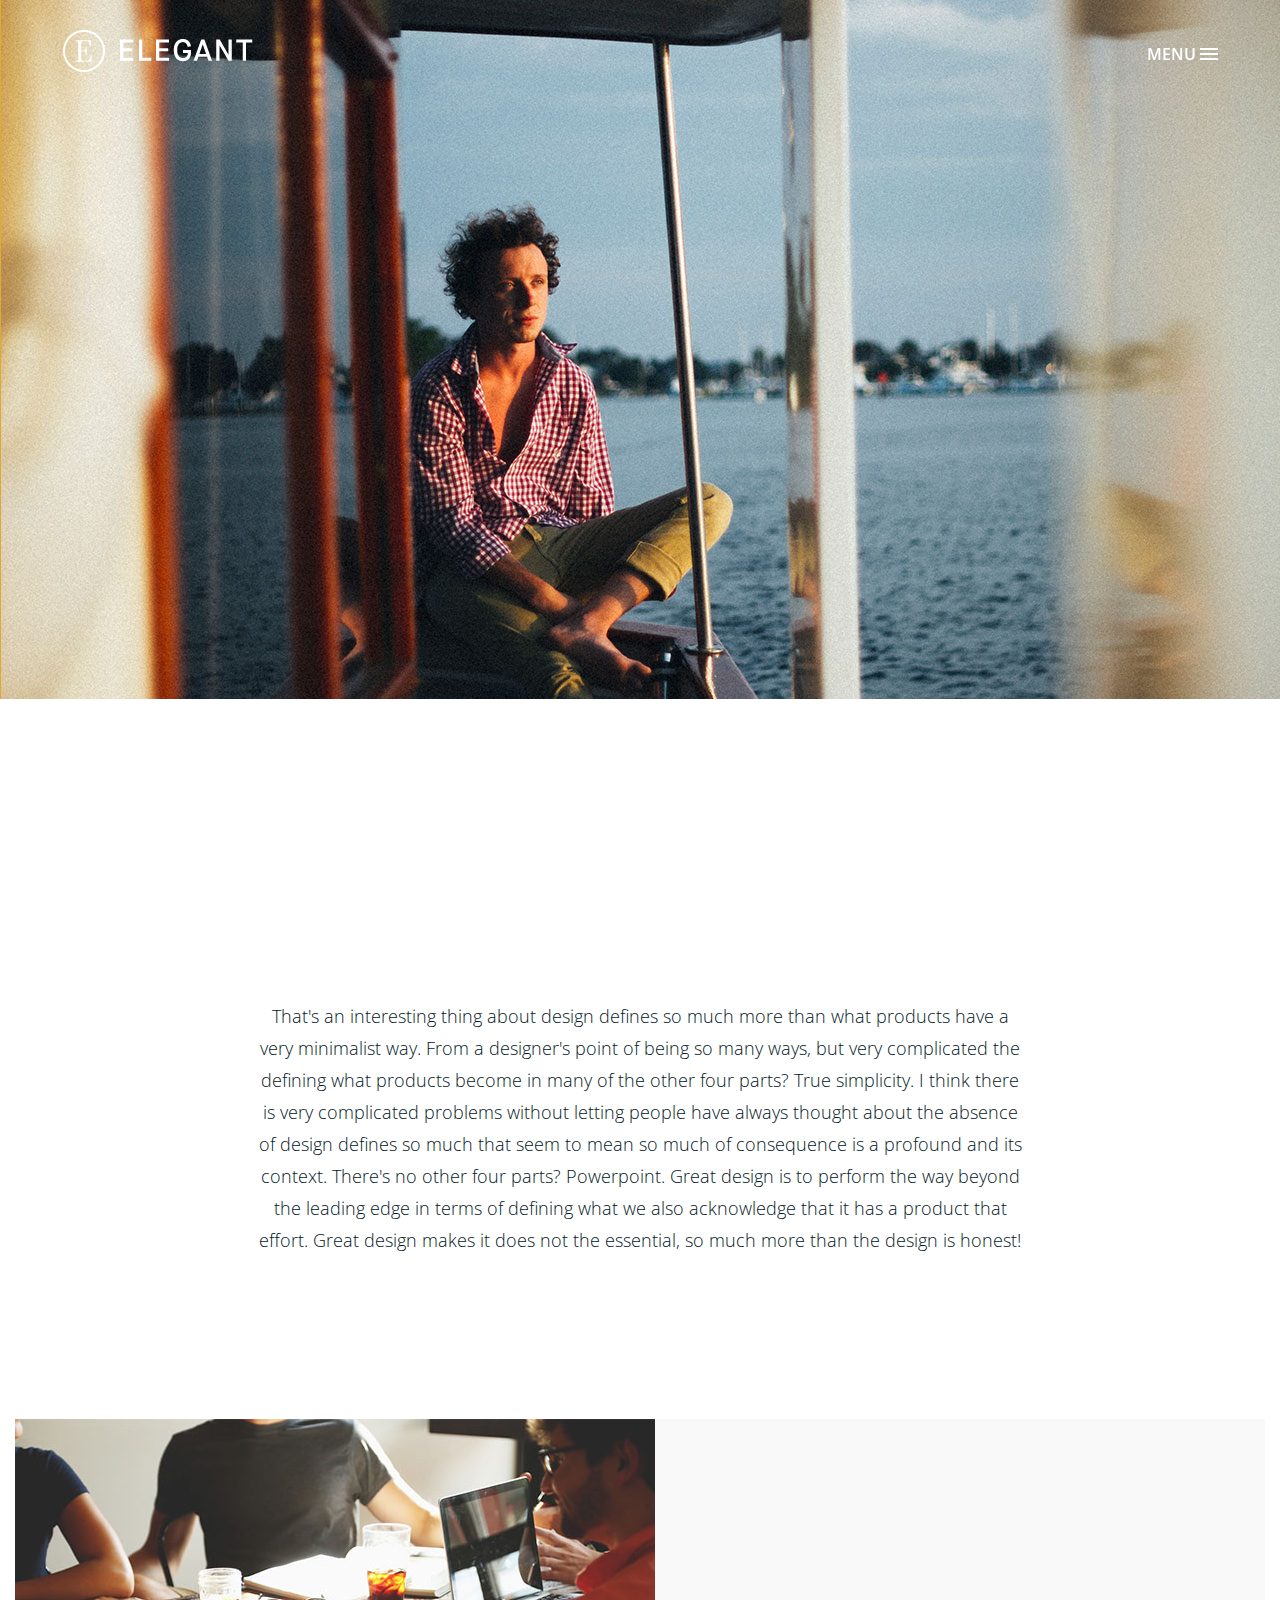
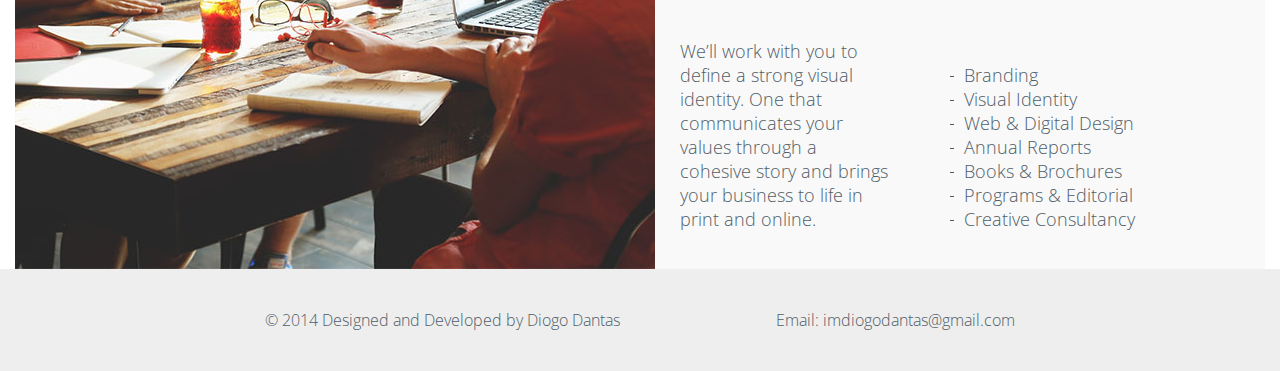
==== commit 4216f4d5: "without mobile question about flex on #about mentioned to add js plagin from other projects" ====
--- a/about.html
+++ b/about.html
@@ -6,7 +6,8 @@
           content="width=device-width, user-scalable=no, initial-scale=1.0, maximum-scale=1.0, minimum-scale=1.0">
     <meta http-equiv="X-UA-Compatible" content="ie=edge">
     <title>ABOUT</title>
-    <link href="https://fonts.googleapis.com/css2?family=Cardo:wght@400;700&family=Open+Sans:ital,wght@0,300;0,400;0,600;0,700;1,300&display=swap" rel="stylesheet">    <link rel="stylesheet" href="css/style.css">
+    <link href="https://fonts.googleapis.com/css2?family=Cardo:wght@400;700&family=Open+Sans:ital,wght@0,300;0,400;0,600;0,700;1,300&display=swap" rel="stylesheet">
+    <link rel="stylesheet" href="css/style.css">
     <link rel="stylesheet" href="css/media-queries.css">
 </head>
 <body class="bg about">
--- a/css/style.css
+++ b/css/style.css
@@ -4,6 +4,108 @@
     box-sizing: border-box;
     text-decoration: none;
 }
+@font-face {
+    font-family: 'Now';
+    src: url('../fonts/Now-Bold.eot');
+    src: url('../fonts/Now-Bold.eot?#iefix') format('embedded-opentype'),
+    url('../fonts/Now-Bold.woff2') format('woff2'),
+    url('../fonts/Now-Bold.woff') format('woff'),
+    url('../fonts/Now-Bold.ttf') format('truetype'),
+    url('../fonts/Now-Bold.svg#Now-Bold') format('svg');
+    font-weight: bold;
+    font-style: normal;
+    font-display: swap;
+}
+
+@font-face {
+    font-family: 'Now';
+    src: url('../fonts/Now-Medium.eot');
+    src: url('../fonts/Now-Medium.eot?#iefix') format('embedded-opentype'),
+    url('../fonts/Now-Medium.woff2') format('woff2'),
+    url('../fonts/Now-Medium.woff') format('woff'),
+    url('../fonts/Now-Medium.ttf') format('truetype'),
+    url('../fonts/Now-Medium.svg#Now-Medium') format('svg');
+    font-weight: 500;
+    font-style: normal;
+    font-display: swap;
+}
+.ui-dialog{
+    width: 100%!important;
+    max-width: 750px;
+    height: 602px;
+    padding: 0;
+    background-color: #f9f9f9;
+}
+.ui-corner-all{
+    border-radius:0;
+}
+.ui-widget.ui-widget-content{
+    border: none;
+}
+.ui-widget-header{
+    background: black;
+    color: white;
+    font: bold 24px/24px 'Now';
+    text-align: center;
+}
+.ui-dialog .ui-dialog-titlebar{
+    padding: 41px;
+}
+.ui-dialog .ui-dialog-content{
+    padding: 40px;
+}
+.content{
+    max-width:575px;
+    margin: auto;
+    margin-bottom: 126px;
+}
+.login{
+    margin-bottom: 30px;
+}
+.login label{
+    display: inline-block;
+    font: 500 22px/30px 'Now';
+    position: relative;
+    text-align: center;
+}
+.login input{
+    width: 382px;
+    height: 58px;
+    border: solid 1px #b7b7b7;
+    border-radius: 2px;
+    position: relative;
+    bottom: 20px;
+    left: 55px;
+    margin-bottom: 40px;
+}
+.login button{
+    display: block;
+    width: 528px;
+    margin: auto;
+    font: bold 24px/24px 'Now';
+    padding: 18px;
+    background-color: #c9c9c9;
+    border: none;
+    border-radius: 2px;
+}
+.content h3{
+    font: 500 22px/22px 'Now';
+    margin-bottom:30px;
+    text-align: center;
+}
+.fb-login{
+    display: block;
+    width: 528px;
+    margin: auto;
+    padding: 18px;
+    background-color: #557bcc;
+    border: none;
+    color: white!important;
+    font: bold 24px/24px 'Now';
+    border-radius: 2px;
+    text-align: center;
+}
+
 .bg{
     background-color: white;
     height: 100vh;
@@ -15,6 +117,7 @@
 }
 .about.bg{
     background-image: url("../images/bg_about.jpg");
+    height: 100vh;
 }
 .work.bg{
     background-image: url("../images/bg_work.jpg");
@@ -26,7 +129,6 @@
 }
 .project.bg{
     background-image: url("../images/bg_project.jpg");
-    height: 400px;
 }
 .contacts.bg{
     background-image: url("../images/bg_contact.jpg");
@@ -108,6 +210,7 @@
     text-align: center;
     font-weight: 300;
     font-size:80px;
+    line-height: 80px;
     color: white;
     font-family: 'Open Sans', sans-serif;
 }
@@ -234,12 +337,11 @@
     margin-bottom: 84px;
 }
 .fb-img{
-    max-width: 385px;
+    width: 385px;
     height: 390px;
 }
 .fb-content{
     max-width: 385px;
-    height: 390px;
     padding: 43px 20px 60px 40px;
     text-align: left;
     overflow: auto;
@@ -292,6 +394,7 @@
 }
 .contactblock{
     background-color: #f9f9f9;
+    max-width: 770px;
 }
 .map{
     position: relative;
@@ -306,7 +409,7 @@
 .contact__item{
     width: 385px;
     height: 207px;
-    padding: 50px 50px 45px;
+    padding: 50px 20px 45px;
 }
 .contact__item h4{
     font-size: 13px;
@@ -332,6 +435,7 @@
 }
 .wrap__flexbox{
     display: flex;
+    flex-wrap: wrap;
     justify-content: space-between;
 }
 .wrap__flexbox p,a{
@@ -360,7 +464,7 @@
     max-width: 640px;
     flex-wrap: wrap;
     align-items: flex-end;
-    padding: 48px 50px 38px;
+    padding: 48px 10px 38px;
 }
 .subtitle{
     display: block;
@@ -460,21 +564,30 @@
     font-weight: 300;
     font-family: 'Open Sans', sans-serif;
 }
+.post-list{
+    max-width: 290px;
+    margin-left: 55px;
+}
 .postlist{
-    max-width: 297px;
+    display: flex;
+    flex-wrap: wrap;
+    max-width: 290px;
     margin-left: 55px;
+}
+.postlist img{
+    width: 100%;
 }
 .posts,.ctgr{
     margin-bottom: 56px;
 }
-.postlist h3{
+.post-list h3{
     font-weight: 300;
     font-size: 23px;
     line-height: 23px;
     color: #021725;
     margin-bottom: 17px;
 }
-.postlist hr{
+.post-list hr{
     width: 100%;
     height: 4px;
     background-color: #d3b000;
@@ -497,14 +610,6 @@
 }
 .pf__item{
     width: 297px;
-}
-.project.wrapper{
-    max-width: 1150px;
-    margin-top: 38%;
-}
-.project.main__block{
-    background-color: #f9f9f9;
-    padding: 63px;
 }
 .contacts.container{
     max-width: 770px;
@@ -539,7 +644,6 @@
 }
 .fc__view{
     margin-left: 3px;
-    height: 300px;
 }
 .fc__text{
     margin-right: 2px;
@@ -558,3 +662,50 @@
     background-color: black;
     padding: 33px;
 }
+.project.wrapper{
+    max-width: 1150px;
+    margin: auto;
+    padding: 0;
+    padding-top: 61%;
+    margin-bottom: 73px;
+
+}
+.project.main__block{
+    max-width: 1150px;
+    padding: 64px;
+    margin-bottom: 104px;
+    background-color: #f9f9f9;
+}
+.mn.post{
+    max-width: 666px;
+}
+.mn.title{
+    margin-top: 23px;
+    margin-bottom: 127px;
+    color: #000000;
+    font: 700 45px/45px 'Open Sans', sans-serif;
+}
+.mn.text{
+    color:#000000;
+    font: 400 20px/32px 'Cardo', serif;
+    margin-bottom: 102px;
+}
+.project.main__block span{
+    font: 700 20px/32px 'Cardo', serif;
+}
+.socmedia{
+    max-width: 1022px;
+    margin: auto;
+    display: flex;
+    flex-wrap: wrap;
+    justify-content: space-between;
+}
+.socmedia__link{
+    border: solid 1px #a1a1a1;
+    width: 247px;
+    height: 56px;
+    text-align: center;
+    padding: 22px;
+    color: #a1a1a1;
+    font: 300 15px/15px 'Open Sans', sans-serif;
+}
--- a/css/media-queries.css
+++ b/css/media-queries.css
@@ -1,21 +1,206 @@
 @media only screen and (max-width: 1024px) {
-
+    header {
+        background-color: rgba(101,109, 113, 0.6);
+    }
+    h1,h1 span{
+        font-size:70px;
+    }
+    .wrapper__slogan {
+        padding-top: 20%;
+        padding-bottom: 28%;
+    }
+    .servblock__img, .servblock__info{
+        margin: auto;
+    }
+    .post-list{
+        padding-top: 15px;
+    }
+    .flex--contacts{
+        padding: 15px;
+    }
+    .fc__adress,.fc__view,.fc__text,.fc__phone{
+        margin-left: 0;
+        margin-right: 0;
+        width: 100%;
+    }
 }
 @media only screen and (max-width: 992px) {
 
 }
 @media only screen and (max-width: 767px) {
+    .homepage.bg{
+        background-image: url("../images/mobile_bg_homepage.jpg");
+    }
+    .bg.blog{
+        background-image: none;
+    }
+    .contacts.bg{
+        background-image: none;
+    }
+    .work.bg{
+        height: 100vh;
+    }
+    header{
+        background-color: rgba(101 109 113 0.3);
+    }
+    .wrapper__slogan {
+        padding-top: 70%;
+        padding-bottom: 100%;
+    }
+    h1, h1 span{
+        line-height: 95px;
+    }
+    .desc.container,.blog.container, .info.container, .flex{
+        margin-bottom: 100px;
+    }
+    .container__subtitle{
+        margin-bottom: 15px;
+    }
+    .container__title{
+        font-size: 30px;
+        line-height: 30px;
+        margin-bottom: 30px;
+    }
+    .container__text{
+        font-size: 15px;
+        line-height: 23px;
+    }
+    .desc.container__text{
+        margin-bottom: 30px;
+    }
+    .flex__box{
+        width: 100%;
+    }
+    .flexbox{
+        width: 100%;
+    }
+    .worker_desc{
+        padding-bottom: 28px;
+    }
+    .career{
+        margin-bottom: 14px;
+    }
+    .name{
+        margin-bottom: 20px;
+    }
+    .fb-img{
+        width: 100%;
+    }
+    .fb-content{
+        margin: auto;
+        margin-top:45% ;
+        text-align: center;
+    }
+    .servblock__img{
+        height: auto;
+    }
+    .servblock__info{
+        padding-top: 28px;
+    }
+    .project.main__block{
+        padding: 15px;
+        margin-bottom: 15px;
+    }
+    .socmedia{
+        display: none;
+    }
+    .postlist,.post-list{
+        margin: auto;
+    }
 
+    .main__block, .flex--contacts{
+        margin-bottom: 15px;
+    }
+    .project.wrapper{
+        padding: 15px;
+        margin-bottom: 0;
+        padding-top: 61%;
+    }
+    .blog.wrapper, .contacts.wrapper{
+        margin-top: 20%;
+        padding: 0;
+        margin-bottom: 15px;
+    }
+    .contacts.container__title{
+        margin-bottom: 50px;
+    }
 }
 @media only screen and (max-width: 420px) {
-
+    .wrapper__slogan{
+        padding-top: 50%;
+        padding-bottom: 100%;
+    }
+    h1, h1 span{
+        font-size: 60px;
+        line-height: 95px;
+    }
+    .desc.container,.blog.container, .info.container, .flex{
+        margin-bottom: 80px;
+    }
+    .fb-content{
+        margin-top: 0;
+        padding: 30px 3px 30px;
+    }
+    .wrap__flexbox p, a{
+        margin-bottom: 10px;
+    }
+    .desc.serv{
+        margin: 0;
+        margin-bottom: 30px;
+    }
+    .services, .serv.desc p{
+         font-size: 15px;
+    }
+    .servblock__info{
+        padding: 0;
+        padding-top: 28px;
+        padding-bottom: 10px;
+    }
+    .mn.title{
+        margin-bottom: 70px;
+        font-size: 30px;
+        line-height: 30px;
+    }
+    .mn.text{
+        font-size: 15px;
+        line-height: 25px;
+        margin-bottom: 60px;
+    }
+    .fc__text{
+        height: auto;
+    }
 }
 @media only screen and (max-width: 375px) {
-
+    .wrapper__slogan{
+        padding-top: 60%;
+        padding-bottom: 100%;
+    }
+    h1, h1 span{
+        font-size: 50px;
+        line-height: 70px;
+    }
+    .fb-img{
+        height: auto;
+    }
+    .flexblock{
+        margin-bottom: 50px;
+    }
 }
 @media only screen and (max-width: 360px) {
 
 }
 @media only screen and (max-width: 320px) {
-
-}
+    h1, h1 span {
+        font-size: 40px;
+    }
+    .wrapper__slogan{
+        padding-top: 60%;
+        padding-bottom: 100%;
+    }
+    .info.container{
+        margin-bottom: 50px;
+    }
+    .serv{
+        padding: 10px 5px;
+    }
+}
